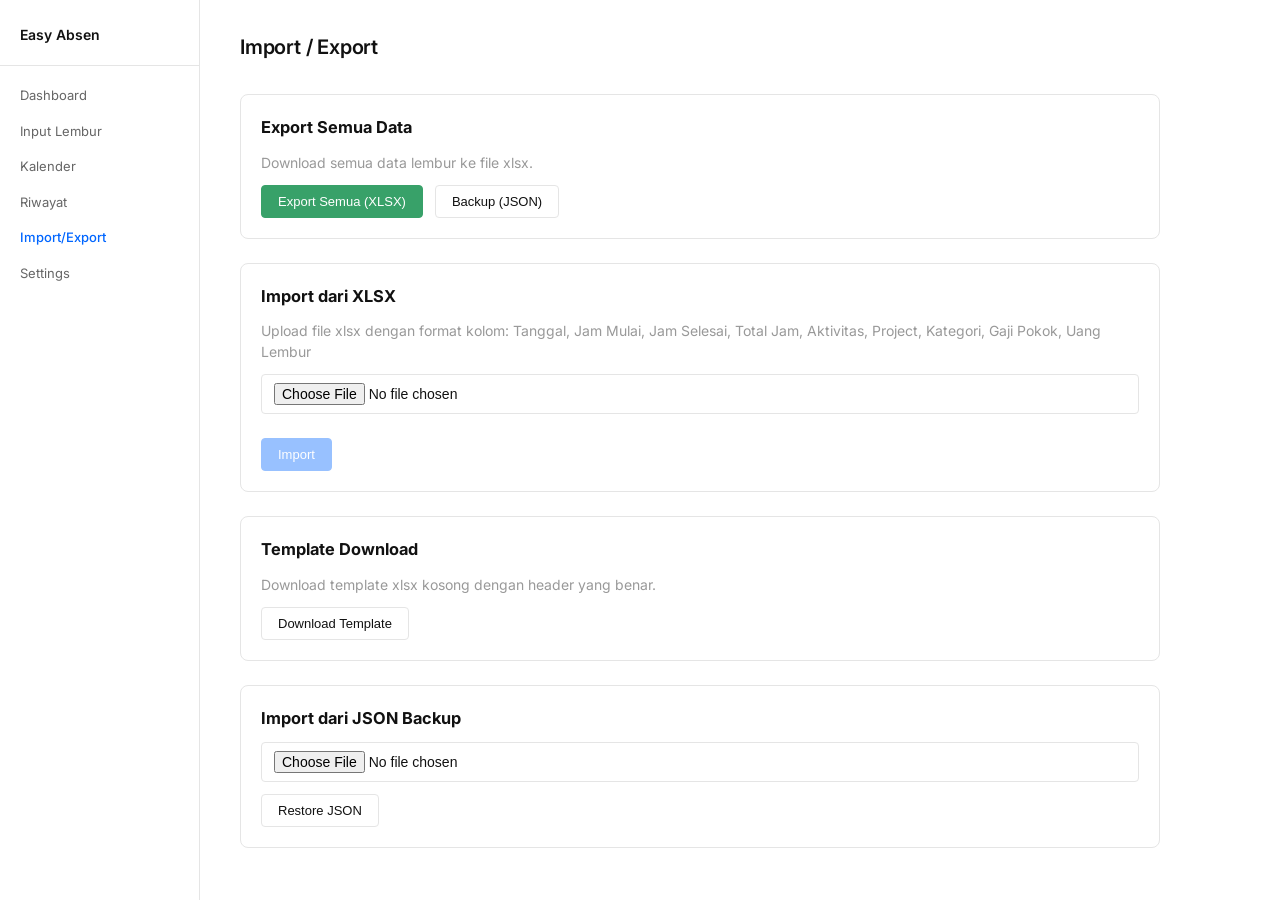
==== import.html @ 68d96be6 "Redesign: true minimalism (Inter, flat, no shadows, clean borders)" ====
<!DOCTYPE html>
<html lang="id">
<head>
  <meta charset="UTF-8">
  <meta name="viewport" content="width=device-width, initial-scale=1.0">
  <title>Easy Absen — Import/Export</title>
  <link rel="preconnect" href="https://fonts.googleapis.com">
  <link rel="preconnect" href="https://fonts.gstatic.com" crossorigin>
  <link href="https://fonts.googleapis.com/css2?family=Inter:wght@400;500;600&display=swap" rel="stylesheet">
  <link rel="stylesheet" href="css/style.css?v=2">
  <script src="libs/xlsx.full.min.js"></script>
</head>
<body>
  <div class="app">
    <aside class="sidebar">
      <div class="sidebar-brand">Easy <span>Absen</span></div>
      <ul class="sidebar-nav">
        <li><a href="index.html">Dashboard</a></li>
        <li><a href="input.html">Input Lembur</a></li>
        <li><a href="kalender.html">Kalender</a></li>
        <li><a href="riwayat.html">Riwayat</a></li>
        <li><a href="import.html">Import/Export</a></li>
        <li><a href="settings.html">Settings</a></li>
      </ul>
    </aside>
    <main class="main">
      <div class="page-header"><h1>Import / Export</h1></div>

      <div class="card" style="margin-bottom:24px;">
        <h3 style="margin-bottom:12px;">Export Semua Data</h3>
        <p style="color:var(--text-muted);margin-bottom:12px;">Download semua data lembur ke file xlsx.</p>
        <button class="btn btn-success" onclick="exportAll()">Export Semua (XLSX)</button>
        <button class="btn btn-outline" style="margin-left:8px;" onclick="exportBackup()">Backup (JSON)</button>
      </div>

      <div class="card" style="margin-bottom:24px;">
        <h3 style="margin-bottom:12px;">Import dari XLSX</h3>
        <p style="color:var(--text-muted);margin-bottom:12px;">Upload file xlsx dengan format kolom: Tanggal, Jam Mulai, Jam Selesai, Total Jam, Aktivitas, Project, Kategori, Gaji Pokok, Uang Lembur</p>
        <input type="file" id="fileInput" accept=".xlsx,.xls" class="form-control" style="margin-bottom:12px;">
        <div id="preview" style="margin-bottom:12px;"></div>
        <button class="btn btn-primary" onclick="doImport()" id="importBtn" disabled>Import</button>
      </div>

      <div class="card">
        <h3 style="margin-bottom:12px;">Template Download</h3>
        <p style="color:var(--text-muted);margin-bottom:12px;">Download template xlsx kosong dengan header yang benar.</p>
        <button class="btn btn-outline" onclick="downloadTemplate()">Download Template</button>
      </div>

      <div class="card" style="margin-top:24px;">
        <h3 style="margin-bottom:12px;">Import dari JSON Backup</h3>
        <input type="file" id="jsonInput" accept=".json" class="form-control" style="margin-bottom:12px;">
        <button class="btn btn-outline" onclick="importJson()">Restore JSON</button>
      </div>
    </main>
  </div>

  <script src="js/app.js"></script>
  <script>
    let parsedImport = null;

    document.getElementById('fileInput').addEventListener('change', (e) => {
      const file = e.target.files[0];
      if (!file) return;
      importFromXlsx(file, (err, data) => {
        if (err) { showToast('Error: ' + err.message, 'error'); return; }
        parsedImport = data;
        // Preview
        const preview = document.getElementById('preview');
        preview.innerHTML = `<p><strong>${data.length} baris</strong> ditemukan. Preview 5 baris pertama:</p>
          <div class="table-container"><table><thead><tr><th>Tanggal</th><th>Jam</th><th>Total</th><th>Kategori</th></tr></thead>
          <tbody>${data.slice(0,5).map(r => `<tr><td>${formatDateDisplay(r.date)}</td><td>${r.startTime}-${r.endTime}</td><td>${r.totalHours}</td><td>${r.category}</td></tr>`).join('')}</tbody></table></div>`;
        document.getElementById('importBtn').disabled = false;
      });
    });

    function doImport() {
      if (!parsedImport) return;
      const existing = getOvertime();
      const existingKeys = new Set(existing.map(o => o.date + '|' + o.startTime));
      let inserted = 0, skipped = 0;

      parsedImport.forEach(row => {
        const key = row.date + '|' + row.startTime;
        if (existingKeys.has(key)) { skipped++; return; }

        const settings = getSettings();
        const pay = row.pay || calcOvertimePay(row.totalHours, row.category, row.baseSalary || settings.baseSalary);

        existing.push({
          id: genId(),
          date: row.date,
          startTime: row.startTime,
          endTime: row.endTime,
          totalHours: row.totalHours,
          activity: row.activity,
          project: row.project,
          category: row.category,
          baseSalary: row.baseSalary || settings.baseSalary,
          pay: pay,
          createdAt: new Date().toISOString()
        });
        existingKeys.add(key);
        inserted++;
      });

      saveOvertime(existing);
      showToast(`Import selesai: ${inserted} inserted, ${skipped} skipped`, 'success');
      parsedImport = null;
      document.getElementById('preview').innerHTML = '';
      document.getElementById('importBtn').disabled = true;
      document.getElementById('fileInput').value = '';
    }

    function exportAll() {
      const data = getOvertime();
      const exportData = prepareExportDataSimple(data);
      exportToXlsx(exportData, 'lembur-all-' + new Date().toISOString().slice(0,10).replace(/-/g,'') + '.xlsx');
      showToast('Exported ' + data.length + ' baris', 'success');
    }

    function exportBackup() {
      const backup = {
        overtime: getOvertime(),
        settings: getSettings(),
        exportedAt: new Date().toISOString()
      };
      const blob = new Blob([JSON.stringify(backup, null, 2)], { type: 'application/json' });
      const url = URL.createObjectURL(blob);
      const a = document.createElement('a');
      a.href = url;
      a.download = 'easy-absen-backup-' + new Date().toISOString().slice(0,10) + '.json';
      a.click();
      URL.revokeObjectURL(url);
      showToast('Backup downloaded', 'success');
    }

    function importJson() {
      const file = document.getElementById('jsonInput').files[0];
      if (!file) { showToast('Pilih file JSON', 'error'); return; }
      const reader = new FileReader();
      reader.onload = (e) => {
        try {
          const backup = JSON.parse(e.target.result);
          if (backup.overtime) saveOvertime(backup.overtime);
          if (backup.settings) saveSettings(backup.settings);
          showToast('Restore berhasil', 'success');
        } catch (err) {
          showToast('Error: ' + err.message, 'error');
        }
      };
      reader.readAsText(file);
    }

    function downloadTemplate() {
      const ws = XLSX.utils.aoa_to_sheet([
        ['Tanggal', 'Jam Mulai', 'Jam Selesai', 'Total Jam', 'Aktivitas', 'Project', 'Kategori', 'Gaji Pokok', 'Uang Lembur'],
        ['20261026', '18:00', '21:00', 3, 'Deploy server production', 'Infra', 'weekday', 5000000, 0]
      ]);
      ws['!cols'] = [{wch:12},{wch:10},{wch:10},{wch:10},{wch:40},{wch:20},{wch:12},{wch:12},{wch:12}];
      const wb = XLSX.utils.book_new();
      XLSX.utils.book_append_sheet(wb, ws, 'Template');
      XLSX.writeFile(wb, 'template-lembur.xlsx');
      showToast('Template downloaded', 'success');
    }
  </script>
</body>
</html>
---- css/style.css ----
@import url('https://fonts.googleapis.com/css2?family=Inter:wght@400;500;600&display=swap');

:root {
  --bg: #ffffff;
  --bg-subtle: #f7f7f7;
  --border: #e5e5e5;
  --border-subtle: #f0f0f0;
  --text: #111111;
  --text-secondary: #666666;
  --text-muted: #999999;
  --accent: #0066ff;
  --danger: #e53e3e;
  --success: #38a169;
  --radius: 8px;
  --radius-sm: 4px;
}

* { margin: 0; padding: 0; box-sizing: border-box; }

body {
  font-family: 'Inter', -apple-system, BlinkMacSystemFont, 'Segoe UI', sans-serif;
  background: var(--bg);
  color: var(--text);
  line-height: 1.5;
  min-height: 100vh;
  -webkit-font-smoothing: antialiased;
  font-size: 14px;
}

.app { display: flex; min-height: 100vh; }

/* Sidebar */
.sidebar {
  width: 200px;
  background: var(--bg);
  border-right: 1px solid var(--border);
  padding: 24px 0;
  flex-shrink: 0;
  position: fixed;
  top: 0; left: 0; bottom: 0;
  overflow-y: auto;
  z-index: 100;
}

.sidebar-brand {
  padding: 0 20px 20px;
  font-size: 14px;
  font-weight: 600;
  color: var(--text);
  border-bottom: 1px solid var(--border);
  margin-bottom: 12px;
}

.sidebar-nav { list-style: none; }

.sidebar-nav li a {
  display: block;
  padding: 8px 20px;
  color: var(--text-secondary);
  text-decoration: none;
  font-size: 13px;
  font-weight: 400;
  transition: color 120ms ease;
}

.sidebar-nav li a:hover {
  color: var(--text);
}

.sidebar-nav li a.active {
  color: var(--accent);
  font-weight: 500;
}

/* Main content */
.main {
  flex: 1;
  margin-left: 200px;
  padding: 32px 40px;
  min-height: 100vh;
  max-width: 1000px;
}

.page-header {
  display: flex;
  justify-content: space-between;
  align-items: center;
  margin-bottom: 32px;
}

.page-header h1 {
  font-size: 20px;
  font-weight: 600;
  color: var(--text);
  letter-spacing: -0.01em;
}

/* Cards */
.card {
  background: var(--bg);
  border: 1px solid var(--border);
  border-radius: var(--radius);
  padding: 20px;
}

.card-grid {
  display: grid;
  grid-template-columns: repeat(4, 1fr);
  gap: 12px;
  margin-bottom: 32px;
}

.stat-card .value {
  font-size: 24px;
  font-weight: 600;
  color: var(--text);
  font-variant-numeric: tabular-nums;
}
.stat-card .label {
  color: var(--text-muted);
  font-size: 12px;
  margin-top: 4px;
  font-weight: 400;
}

/* Forms */
.form-group { margin-bottom: 20px; }
.form-group label {
  display: block;
  font-size: 12px;
  font-weight: 500;
  margin-bottom: 6px;
  color: var(--text-secondary);
  text-transform: uppercase;
  letter-spacing: 0.05em;
}
.form-control {
  width: 100%;
  padding: 8px 12px;
  border: 1px solid var(--border);
  border-radius: var(--radius-sm);
  font-size: 14px;
  background: var(--bg);
  color: var(--text);
  transition: border-color 120ms ease;
}
.form-control:focus {
  outline: none;
  border-color: var(--accent);
}
.form-control option { background: var(--bg); color: var(--text); }
.form-row { display: grid; grid-template-columns: 1fr 1fr; gap: 12px; }

.btn {
  padding: 8px 16px;
  border: 1px solid var(--border);
  border-radius: var(--radius-sm);
  font-size: 13px;
  font-weight: 500;
  cursor: pointer;
  transition: all 120ms ease;
  display: inline-flex;
  align-items: center;
  gap: 6px;
  background: var(--bg);
  color: var(--text);
}
.btn:hover { background: var(--bg-subtle); }
.btn:active { opacity: 0.8; }
.btn:focus-visible { outline: 2px solid var(--accent); outline-offset: 2px; }
.btn:disabled { opacity: 0.4; cursor: not-allowed; pointer-events: none; }

.btn-primary {
  background: var(--accent);
  color: #fff;
  border-color: var(--accent);
}
.btn-primary:hover { background: #0052cc; border-color: #0052cc; }
.btn-success { background: var(--success); color: #fff; border-color: var(--success); }
.btn-danger { background: var(--danger); color: #fff; border-color: var(--danger); }
.btn-outline { background: var(--bg); }
.btn-sm { padding: 5px 10px; font-size: 12px; }

/* Tables */
.table-container { overflow-x: auto; }
table { width: 100%; border-collapse: collapse; font-size: 13px; }
th, td { padding: 10px 12px; text-align: left; border-bottom: 1px solid var(--border-subtle); }
th {
  font-weight: 500;
  color: var(--text-muted);
  font-size: 11px;
  text-transform: uppercase;
  letter-spacing: 0.05em;
  border-bottom: 1px solid var(--border);
}
tr:hover { background: var(--bg-subtle); }
td { font-variant-numeric: tabular-nums; }

.badge {
  display: inline-block;
  padding: 2px 8px;
  border-radius: var(--radius-sm);
  font-size: 11px;
  font-weight: 500;
}
.badge-weekday { background: #eff6ff; color: var(--accent); }
.badge-weekend { background: #fffbeb; color: #b45309; }
.badge-holiday { background: #fef2f2; color: var(--danger); }

.filter-bar {
  display: flex;
  gap: 8px;
  margin-bottom: 20px;
  flex-wrap: wrap;
  align-items: center;
}
.filter-bar .form-control { width: auto; min-width: 120px; }

.chart-bar { display: flex; align-items: center; margin-bottom: 4px; }
.chart-bar .label { width: 80px; font-size: 12px; color: var(--text-secondary); }
.chart-bar .bar-bg { flex: 1; height: 4px; background: var(--border-subtle); border-radius: 2px; overflow: hidden; }
.chart-bar .bar-fill { height: 100%; background: var(--accent); border-radius: 2px; transition: width 200ms ease; }
.chart-bar .value { width: 40px; text-align: right; font-size: 12px; font-weight: 500; font-variant-numeric: tabular-nums; color: var(--text-secondary); }

.toast {
  position: fixed;
  bottom: 20px;
  right: 20px;
  padding: 10px 16px;
  border-radius: var(--radius-sm);
  color: #fff;
  font-size: 13px;
  z-index: 1000;
  animation: slideIn 120ms ease;
  box-shadow: 0 2px 8px rgba(0,0,0,0.1);
}
.toast.success { background: var(--success); }
.toast.error { background: var(--danger); }
.toast.info { background: var(--accent); }
.toast.warning { background: #b45309; }

@keyframes slideIn { from { transform: translateY(8px); opacity: 0; } to { transform: translateY(0); opacity: 1; } }

@media (max-width: 768px) {
  .sidebar { width: 60px; }
  .sidebar-brand { font-size: 10px; padding: 0 8px 12px; }
  .sidebar-nav li a { padding: 10px 8px; font-size: 10px; text-align: center; }
  .main { margin-left: 60px; padding: 16px; }
  .form-row { grid-template-columns: 1fr; }
  .card-grid { grid-template-columns: 1fr 1fr; }
}

.empty-state { text-align: center; padding: 32px; color: var(--text-muted); font-size: 13px; }

.modal-overlay {
  position: fixed; top: 0; left: 0; right: 0; bottom: 0;
  background: rgba(0,0,0,0.3);
  display: flex; align-items: center; justify-content: center;
  z-index: 200;
}
.modal {
  background: var(--bg);
  border: 1px solid var(--border);
  border-radius: var(--radius);
  padding: 24px;
  width: 90%;
  max-width: 440px;
  max-height: 90vh;
  overflow-y: auto;
  color: var(--text);
}
.modal h2 { margin-bottom: 16px; font-size: 16px; font-weight: 600; color: var(--text); }
.modal label { color: var(--text-secondary); }
.modal .form-control { background: var(--bg); color: var(--text); border-color: var(--border); }
.modal .form-control:focus { border-color: var(--accent); }
.modal .form-control option { background: var(--bg); color: var(--text); }
.modal-actions { display: flex; gap: 8px; justify-content: flex-end; margin-top: 16px; }

/* Calendar */
.cal-toolbar { display: flex; justify-content: space-between; align-items: center; margin-bottom: 16px; flex-wrap: wrap; gap: 12px; }
.cal-view-btns { display: flex; gap: 4px; }
.cal-view-btns .btn.active { background: var(--accent); color: #fff; border-color: var(--accent); }
.cal-grid { display: grid; grid-template-columns: repeat(7, 1fr); gap: 0; border: 1px solid var(--border); border-radius: var(--radius-sm); overflow: hidden; }
.cal-day-name { text-align: center; font-size: 11px; font-weight: 500; color: var(--text-muted); padding: 8px 4px; background: var(--bg-subtle); text-transform: uppercase; letter-spacing: 0.05em; border-bottom: 1px solid var(--border); }
.cal-day {
  min-height: 80px; padding: 4px; background: var(--bg); font-size: 12px;
  cursor: pointer; transition: background-color 120ms ease; position: relative;
  display: flex; flex-direction: column;
  border-right: 1px solid var(--border-subtle);
  border-bottom: 1px solid var(--border-subtle);
}
.cal-day:hover { background: var(--bg-subtle); }
.cal-day.other-month { background: var(--bg-subtle); opacity: 0.4; }
.cal-day.today { background: #eff6ff; }
.cal-day.today .day-num { color: var(--accent); font-weight: 600; }
.day-num { font-weight: 500; font-size: 12px; margin-bottom: 2px; text-align: right; }
.cal-event {
  font-size: 10px; padding: 1px 4px; border-radius: 2px; margin-bottom: 2px;
  white-space: nowrap; overflow: hidden; text-overflow: ellipsis; cursor: pointer;
  font-weight: 400; line-height: 1.3;
}
.cal-event.cat-weekday { background: #eff6ff; color: var(--accent); }
.cal-event.cat-weekend { background: #fffbeb; color: #b45309; }
.cal-event.cat-holiday { background: #fef2f2; color: var(--danger); }
.cal-more { font-size: 10px; color: var(--text-muted); padding: 1px 4px; cursor: pointer; }
.cal-more:hover { color: var(--text); }

.week-grid { display: grid; grid-template-columns: 50px repeat(7, 1fr); gap: 0; border: 1px solid var(--border); border-radius: var(--radius-sm); overflow: hidden; }
.week-header { background: var(--bg-subtle); padding: 8px 4px; text-align: center; border-bottom: 1px solid var(--border); border-right: 1px solid var(--border-subtle); }
.week-header .day-name { font-size: 10px; color: var(--text-muted); text-transform: uppercase; font-weight: 500; }
.week-header .day-num { font-size: 14px; font-weight: 500; margin-top: 2px; }
.week-header.today { background: #eff6ff; }
.week-header.today .day-num { color: var(--accent); }
.week-time { font-size: 10px; color: var(--text-muted); text-align: right; padding: 4px 8px; border-right: 1px solid var(--border-subtle); border-bottom: 1px solid var(--border-subtle); background: var(--bg-subtle); }
.week-cell { min-height: 40px; border-right: 1px solid var(--border-subtle); border-bottom: 1px solid var(--border-subtle); padding: 2px; position: relative; background: var(--bg); }
.week-cell.today { background: #eff6ff; }
.week-event { font-size: 10px; padding: 1px 4px; border-radius: 2px; margin-bottom: 2px; cursor: pointer; font-weight: 400; }

.day-panel { margin-top: 20px; }
.day-panel-header { display: flex; justify-content: space-between; align-items: center; margin-bottom: 12px; }
.day-panel-header h3 { font-size: 14px; font-weight: 600; }
.day-event-card { padding: 12px; border: 1px solid var(--border); border-radius: var(--radius-sm); margin-bottom: 8px; background: var(--bg); }
.day-event-card .event-time { font-size: 12px; color: var(--accent); font-weight: 500; font-variant-numeric: tabular-nums; margin-bottom: 4px; }
.day-event-card .event-title { font-size: 13px; font-weight: 500; margin-bottom: 4px; }
.day-event-card .event-meta { font-size: 11px; color: var(--text-muted); }
.day-event-card .event-pay { font-size: 12px; color: var(--success); font-weight: 500; margin-top: 4px; font-variant-numeric: tabular-nums; }

.cal-stats { display: flex; gap: 16px; margin-bottom: 16px; flex-wrap: wrap; }
.cal-stat { font-size: 12px; color: var(--text-secondary); }
.cal-stat strong { color: var(--text); font-variant-numeric: tabular-nums; font-weight: 600; }
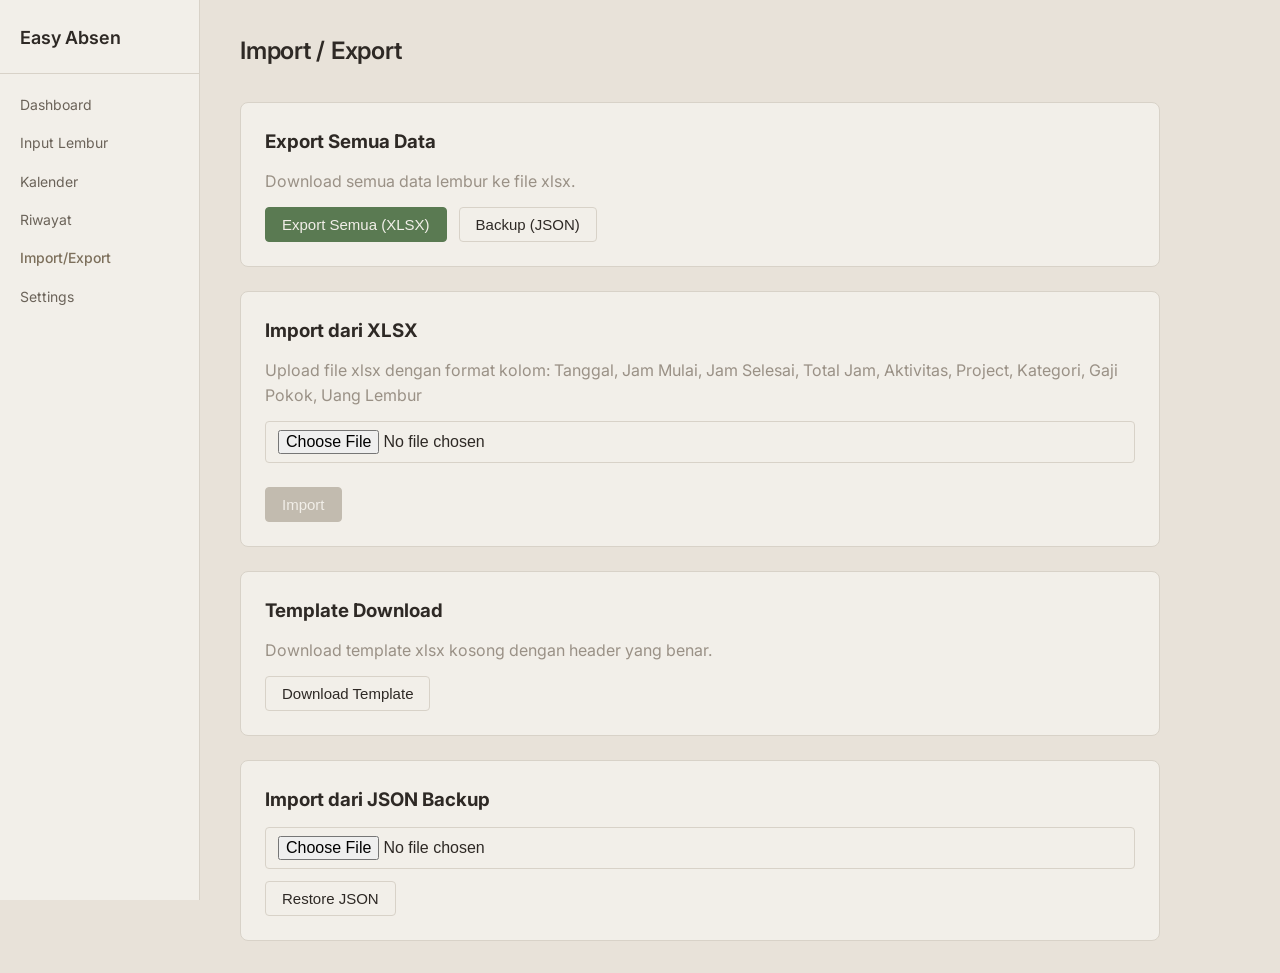
==== commit 8e1a9d6e: "Fix: unify cache version to v=15" ====
--- a/import.html
+++ b/import.html
@@ -7,7 +7,7 @@
   <link rel="preconnect" href="https://fonts.googleapis.com">
   <link rel="preconnect" href="https://fonts.gstatic.com" crossorigin>
   <link href="https://fonts.googleapis.com/css2?family=Inter:wght@400;500;600&display=swap" rel="stylesheet">
-  <link rel="stylesheet" href="css/style.css?v=2">
+  <link rel="stylesheet" href="css/style.css?v=15">
   <script src="libs/xlsx.full.min.js"></script>
 </head>
 <body>
--- a/css/style.css
+++ b/css/style.css
@@ -1,16 +1,18 @@
 @import url('https://fonts.googleapis.com/css2?family=Inter:wght@400;500;600&display=swap');
 
 :root {
-  --bg: #ffffff;
-  --bg-subtle: #f7f7f7;
-  --border: #e5e5e5;
-  --border-subtle: #f0f0f0;
-  --text: #111111;
-  --text-secondary: #666666;
-  --text-muted: #999999;
-  --accent: #0066ff;
-  --danger: #e53e3e;
-  --success: #38a169;
+  --bg: #e8e2d9;
+  --bg-subtle: #ddd6cc;
+  --bg-card: #f2efe9;
+  --border: #d8d2c8;
+  --border-subtle: #e4dfd6;
+  --text: #2e2925;
+  --text-secondary: #6b6359;
+  --text-muted: #9a9186;
+  --accent: #7c6f5b;
+  --accent-hover: #6a5f4d;
+  --danger: #b85c4a;
+  --success: #5a7a52;
   --radius: 8px;
   --radius-sm: 4px;
 }
@@ -21,10 +23,10 @@
   font-family: 'Inter', -apple-system, BlinkMacSystemFont, 'Segoe UI', sans-serif;
   background: var(--bg);
   color: var(--text);
-  line-height: 1.5;
+  line-height: 1.6;
   min-height: 100vh;
   -webkit-font-smoothing: antialiased;
-  font-size: 14px;
+  font-size: 16px;
 }
 
 .app { display: flex; min-height: 100vh; }
@@ -32,7 +34,7 @@
 /* Sidebar */
 .sidebar {
   width: 200px;
-  background: var(--bg);
+  background: var(--bg-card);
   border-right: 1px solid var(--border);
   padding: 24px 0;
   flex-shrink: 0;
@@ -44,7 +46,7 @@
 
 .sidebar-brand {
   padding: 0 20px 20px;
-  font-size: 14px;
+  font-size: 18px;
   font-weight: 600;
   color: var(--text);
   border-bottom: 1px solid var(--border);
@@ -58,7 +60,7 @@
   padding: 8px 20px;
   color: var(--text-secondary);
   text-decoration: none;
-  font-size: 13px;
+  font-size: 14px;
   font-weight: 400;
   transition: color 120ms ease;
 }
@@ -89,7 +91,7 @@
 }
 
 .page-header h1 {
-  font-size: 20px;
+  font-size: 24px;
   font-weight: 600;
   color: var(--text);
   letter-spacing: -0.01em;
@@ -97,10 +99,10 @@
 
 /* Cards */
 .card {
-  background: var(--bg);
+  background: var(--bg-card);
   border: 1px solid var(--border);
   border-radius: var(--radius);
-  padding: 20px;
+  padding: 24px;
 }
 
 .card-grid {
@@ -111,14 +113,14 @@
 }
 
 .stat-card .value {
-  font-size: 24px;
+  font-size: 28px;
   font-weight: 600;
   color: var(--text);
   font-variant-numeric: tabular-nums;
 }
 .stat-card .label {
   color: var(--text-muted);
-  font-size: 12px;
+  font-size: 14px;
   margin-top: 4px;
   font-weight: 400;
 }
@@ -127,7 +129,7 @@
 .form-group { margin-bottom: 20px; }
 .form-group label {
   display: block;
-  font-size: 12px;
+  font-size: 13px;
   font-weight: 500;
   margin-bottom: 6px;
   color: var(--text-secondary);
@@ -139,8 +141,8 @@
   padding: 8px 12px;
   border: 1px solid var(--border);
   border-radius: var(--radius-sm);
-  font-size: 14px;
-  background: var(--bg);
+  font-size: 16px;
+  background: var(--bg-card);
   color: var(--text);
   transition: border-color 120ms ease;
 }
@@ -148,21 +150,21 @@
   outline: none;
   border-color: var(--accent);
 }
-.form-control option { background: var(--bg); color: var(--text); }
+.form-control option { background: var(--bg-card); color: var(--text); }
 .form-row { display: grid; grid-template-columns: 1fr 1fr; gap: 12px; }
 
 .btn {
   padding: 8px 16px;
   border: 1px solid var(--border);
   border-radius: var(--radius-sm);
-  font-size: 13px;
+  font-size: 15px;
   font-weight: 500;
   cursor: pointer;
   transition: all 120ms ease;
   display: inline-flex;
   align-items: center;
   gap: 6px;
-  background: var(--bg);
+  background: var(--bg-card);
   color: var(--text);
 }
 .btn:hover { background: var(--bg-subtle); }
@@ -172,23 +174,23 @@
 
 .btn-primary {
   background: var(--accent);
-  color: #fff;
+  color: #f2efe9;
   border-color: var(--accent);
 }
-.btn-primary:hover { background: #0052cc; border-color: #0052cc; }
-.btn-success { background: var(--success); color: #fff; border-color: var(--success); }
-.btn-danger { background: var(--danger); color: #fff; border-color: var(--danger); }
-.btn-outline { background: var(--bg); }
-.btn-sm { padding: 5px 10px; font-size: 12px; }
+.btn-primary:hover { background: var(--accent-hover); border-color: var(--accent-hover); }
+.btn-success { background: var(--success); color: #f2efe9; border-color: var(--success); }
+.btn-danger { background: var(--danger); color: #f2efe9; border-color: var(--danger); }
+.btn-outline { background: var(--bg-card); }
+.btn-sm { padding: 5px 10px; font-size: 13px; }
 
 /* Tables */
 .table-container { overflow-x: auto; }
-table { width: 100%; border-collapse: collapse; font-size: 13px; }
+table { width: 100%; border-collapse: collapse; font-size: 15px; }
 th, td { padding: 10px 12px; text-align: left; border-bottom: 1px solid var(--border-subtle); }
 th {
   font-weight: 500;
   color: var(--text-muted);
-  font-size: 11px;
+  font-size: 12px;
   text-transform: uppercase;
   letter-spacing: 0.05em;
   border-bottom: 1px solid var(--border);
@@ -200,12 +202,12 @@
   display: inline-block;
   padding: 2px 8px;
   border-radius: var(--radius-sm);
-  font-size: 11px;
-  font-weight: 500;
-}
-.badge-weekday { background: #eff6ff; color: var(--accent); }
-.badge-weekend { background: #fffbeb; color: #b45309; }
-.badge-holiday { background: #fef2f2; color: var(--danger); }
+  font-size: 12px;
+  font-weight: 500;
+}
+.badge-weekday { background: #e8e3db; color: var(--accent); }
+.badge-weekend { background: #e8e3db; color: #8a6d3b; }
+.badge-holiday { background: #e8e3db; color: var(--danger); }
 
 .filter-bar {
   display: flex;
@@ -217,10 +219,10 @@
 .filter-bar .form-control { width: auto; min-width: 120px; }
 
 .chart-bar { display: flex; align-items: center; margin-bottom: 4px; }
-.chart-bar .label { width: 80px; font-size: 12px; color: var(--text-secondary); }
+.chart-bar .label { width: 80px; font-size: 13px; color: var(--text-secondary); }
 .chart-bar .bar-bg { flex: 1; height: 4px; background: var(--border-subtle); border-radius: 2px; overflow: hidden; }
 .chart-bar .bar-fill { height: 100%; background: var(--accent); border-radius: 2px; transition: width 200ms ease; }
-.chart-bar .value { width: 40px; text-align: right; font-size: 12px; font-weight: 500; font-variant-numeric: tabular-nums; color: var(--text-secondary); }
+.chart-bar .value { width: 40px; text-align: right; font-size: 13px; font-weight: 500; font-variant-numeric: tabular-nums; color: var(--text-secondary); }
 
 .toast {
   position: fixed;
@@ -228,8 +230,8 @@
   right: 20px;
   padding: 10px 16px;
   border-radius: var(--radius-sm);
-  color: #fff;
-  font-size: 13px;
+  color: #f2efe9;
+  font-size: 15px;
   z-index: 1000;
   animation: slideIn 120ms ease;
   box-shadow: 0 2px 8px rgba(0,0,0,0.1);
@@ -237,7 +239,7 @@
 .toast.success { background: var(--success); }
 .toast.error { background: var(--danger); }
 .toast.info { background: var(--accent); }
-.toast.warning { background: #b45309; }
+.toast.warning { background: #8a6d3b; }
 
 @keyframes slideIn { from { transform: translateY(8px); opacity: 0; } to { transform: translateY(0); opacity: 1; } }
 
@@ -250,7 +252,7 @@
   .card-grid { grid-template-columns: 1fr 1fr; }
 }
 
-.empty-state { text-align: center; padding: 32px; color: var(--text-muted); font-size: 13px; }
+.empty-state { text-align: center; padding: 32px; color: var(--text-muted); font-size: 15px; }
 
 .modal-overlay {
   position: fixed; top: 0; left: 0; right: 0; bottom: 0;
@@ -259,7 +261,7 @@
   z-index: 200;
 }
 .modal {
-  background: var(--bg);
+  background: var(--bg-card);
   border: 1px solid var(--border);
   border-radius: var(--radius);
   padding: 24px;
@@ -269,21 +271,21 @@
   overflow-y: auto;
   color: var(--text);
 }
-.modal h2 { margin-bottom: 16px; font-size: 16px; font-weight: 600; color: var(--text); }
+.modal h2 { margin-bottom: 16px; font-size: 18px; font-weight: 600; color: var(--text); }
 .modal label { color: var(--text-secondary); }
-.modal .form-control { background: var(--bg); color: var(--text); border-color: var(--border); }
+.modal .form-control { background: var(--bg-card); color: var(--text); border-color: var(--border); }
 .modal .form-control:focus { border-color: var(--accent); }
-.modal .form-control option { background: var(--bg); color: var(--text); }
+.modal .form-control option { background: var(--bg-card); color: var(--text); }
 .modal-actions { display: flex; gap: 8px; justify-content: flex-end; margin-top: 16px; }
 
 /* Calendar */
 .cal-toolbar { display: flex; justify-content: space-between; align-items: center; margin-bottom: 16px; flex-wrap: wrap; gap: 12px; }
 .cal-view-btns { display: flex; gap: 4px; }
-.cal-view-btns .btn.active { background: var(--accent); color: #fff; border-color: var(--accent); }
+.cal-view-btns .btn.active { background: var(--accent); color: #f2efe9; border-color: var(--accent); }
 .cal-grid { display: grid; grid-template-columns: repeat(7, 1fr); gap: 0; border: 1px solid var(--border); border-radius: var(--radius-sm); overflow: hidden; }
-.cal-day-name { text-align: center; font-size: 11px; font-weight: 500; color: var(--text-muted); padding: 8px 4px; background: var(--bg-subtle); text-transform: uppercase; letter-spacing: 0.05em; border-bottom: 1px solid var(--border); }
+.cal-day-name { text-align: center; font-size: 12px; font-weight: 500; color: var(--text-muted); padding: 8px 4px; background: var(--bg-subtle); text-transform: uppercase; letter-spacing: 0.05em; border-bottom: 1px solid var(--border); }
 .cal-day {
-  min-height: 80px; padding: 4px; background: var(--bg); font-size: 12px;
+  min-height: 80px; padding: 4px; background: var(--bg-card); font-size: 14px;
   cursor: pointer; transition: background-color 120ms ease; position: relative;
   display: flex; flex-direction: column;
   border-right: 1px solid var(--border-subtle);
@@ -291,40 +293,40 @@
 }
 .cal-day:hover { background: var(--bg-subtle); }
 .cal-day.other-month { background: var(--bg-subtle); opacity: 0.4; }
-.cal-day.today { background: #eff6ff; }
+.cal-day.today { background: #e8e3db; }
 .cal-day.today .day-num { color: var(--accent); font-weight: 600; }
-.day-num { font-weight: 500; font-size: 12px; margin-bottom: 2px; text-align: right; }
+.day-num { font-weight: 500; font-size: 14px; margin-bottom: 2px; text-align: right; }
 .cal-event {
-  font-size: 10px; padding: 1px 4px; border-radius: 2px; margin-bottom: 2px;
+  font-size: 11px; padding: 1px 4px; border-radius: 2px; margin-bottom: 2px;
   white-space: nowrap; overflow: hidden; text-overflow: ellipsis; cursor: pointer;
   font-weight: 400; line-height: 1.3;
 }
-.cal-event.cat-weekday { background: #eff6ff; color: var(--accent); }
-.cal-event.cat-weekend { background: #fffbeb; color: #b45309; }
-.cal-event.cat-holiday { background: #fef2f2; color: var(--danger); }
-.cal-more { font-size: 10px; color: var(--text-muted); padding: 1px 4px; cursor: pointer; }
+.cal-event.cat-weekday { background: var(--bg-subtle); color: var(--accent); }
+.cal-event.cat-weekend { background: var(--bg-subtle); color: #8a6d3b; }
+.cal-event.cat-holiday { background: var(--bg-subtle); color: var(--danger); }
+.cal-more { font-size: 11px; color: var(--text-muted); padding: 1px 4px; cursor: pointer; }
 .cal-more:hover { color: var(--text); }
 
 .week-grid { display: grid; grid-template-columns: 50px repeat(7, 1fr); gap: 0; border: 1px solid var(--border); border-radius: var(--radius-sm); overflow: hidden; }
 .week-header { background: var(--bg-subtle); padding: 8px 4px; text-align: center; border-bottom: 1px solid var(--border); border-right: 1px solid var(--border-subtle); }
-.week-header .day-name { font-size: 10px; color: var(--text-muted); text-transform: uppercase; font-weight: 500; }
-.week-header .day-num { font-size: 14px; font-weight: 500; margin-top: 2px; }
-.week-header.today { background: #eff6ff; }
+.week-header .day-name { font-size: 11px; color: var(--text-muted); text-transform: uppercase; font-weight: 500; }
+.week-header .day-num { font-size: 16px; font-weight: 500; margin-top: 2px; }
+.week-header.today { background: #e8e3db; }
 .week-header.today .day-num { color: var(--accent); }
-.week-time { font-size: 10px; color: var(--text-muted); text-align: right; padding: 4px 8px; border-right: 1px solid var(--border-subtle); border-bottom: 1px solid var(--border-subtle); background: var(--bg-subtle); }
-.week-cell { min-height: 40px; border-right: 1px solid var(--border-subtle); border-bottom: 1px solid var(--border-subtle); padding: 2px; position: relative; background: var(--bg); }
-.week-cell.today { background: #eff6ff; }
-.week-event { font-size: 10px; padding: 1px 4px; border-radius: 2px; margin-bottom: 2px; cursor: pointer; font-weight: 400; }
+.week-time { font-size: 11px; color: var(--text-muted); text-align: right; padding: 4px 8px; border-right: 1px solid var(--border-subtle); border-bottom: 1px solid var(--border-subtle); background: var(--bg-subtle); }
+.week-cell { min-height: 40px; border-right: 1px solid var(--border-subtle); border-bottom: 1px solid var(--border-subtle); padding: 2px; position: relative; background: var(--bg-card); }
+.week-cell.today { background: #e8e3db; }
+.week-event { font-size: 11px; padding: 1px 4px; border-radius: 2px; margin-bottom: 2px; cursor: pointer; font-weight: 400; }
 
 .day-panel { margin-top: 20px; }
 .day-panel-header { display: flex; justify-content: space-between; align-items: center; margin-bottom: 12px; }
-.day-panel-header h3 { font-size: 14px; font-weight: 600; }
-.day-event-card { padding: 12px; border: 1px solid var(--border); border-radius: var(--radius-sm); margin-bottom: 8px; background: var(--bg); }
-.day-event-card .event-time { font-size: 12px; color: var(--accent); font-weight: 500; font-variant-numeric: tabular-nums; margin-bottom: 4px; }
-.day-event-card .event-title { font-size: 13px; font-weight: 500; margin-bottom: 4px; }
-.day-event-card .event-meta { font-size: 11px; color: var(--text-muted); }
-.day-event-card .event-pay { font-size: 12px; color: var(--success); font-weight: 500; margin-top: 4px; font-variant-numeric: tabular-nums; }
+.day-panel-header h3 { font-size: 16px; font-weight: 600; }
+.day-event-card { padding: 12px; border: 1px solid var(--border); border-radius: var(--radius-sm); margin-bottom: 8px; background: var(--bg-card); }
+.day-event-card .event-time { font-size: 13px; color: var(--accent); font-weight: 500; font-variant-numeric: tabular-nums; margin-bottom: 4px; }
+.day-event-card .event-title { font-size: 15px; font-weight: 500; margin-bottom: 4px; }
+.day-event-card .event-meta { font-size: 12px; color: var(--text-muted); }
+.day-event-card .event-pay { font-size: 13px; color: var(--success); font-weight: 500; margin-top: 4px; font-variant-numeric: tabular-nums; }
 
 .cal-stats { display: flex; gap: 16px; margin-bottom: 16px; flex-wrap: wrap; }
-.cal-stat { font-size: 12px; color: var(--text-secondary); }
+.cal-stat { font-size: 13px; color: var(--text-secondary); }
 .cal-stat strong { color: var(--text); font-variant-numeric: tabular-nums; font-weight: 600; }
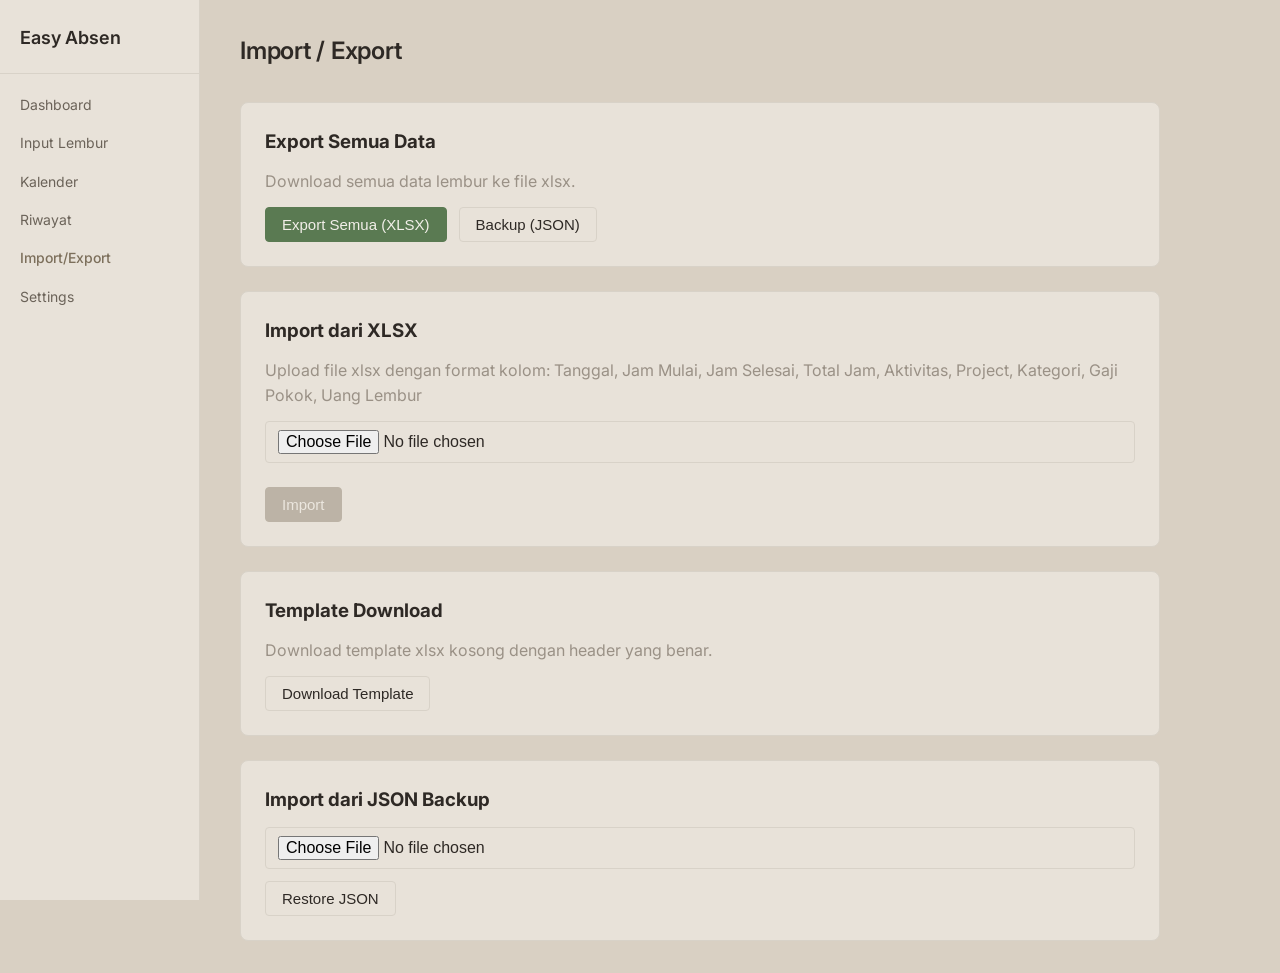
==== commit 0f8e2605: "Adjust: darker warm bg, lighter warm cards, no white" ====
--- a/import.html
+++ b/import.html
@@ -7,7 +7,7 @@
   <link rel="preconnect" href="https://fonts.googleapis.com">
   <link rel="preconnect" href="https://fonts.gstatic.com" crossorigin>
   <link href="https://fonts.googleapis.com/css2?family=Inter:wght@400;500;600&display=swap" rel="stylesheet">
-  <link rel="stylesheet" href="css/style.css?v=15">
+  <link rel="stylesheet" href="css/style.css?v=16">
   <script src="libs/xlsx.full.min.js"></script>
 </head>
 <body>
--- a/css/style.css
+++ b/css/style.css
@@ -1,9 +1,9 @@
 @import url('https://fonts.googleapis.com/css2?family=Inter:wght@400;500;600&display=swap');
 
 :root {
-  --bg: #e8e2d9;
-  --bg-subtle: #ddd6cc;
-  --bg-card: #f2efe9;
+  --bg: #d9d0c3;
+  --bg-subtle: #d0c8bc;
+  --bg-card: #e8e2d9;
   --border: #d8d2c8;
   --border-subtle: #e4dfd6;
   --text: #2e2925;
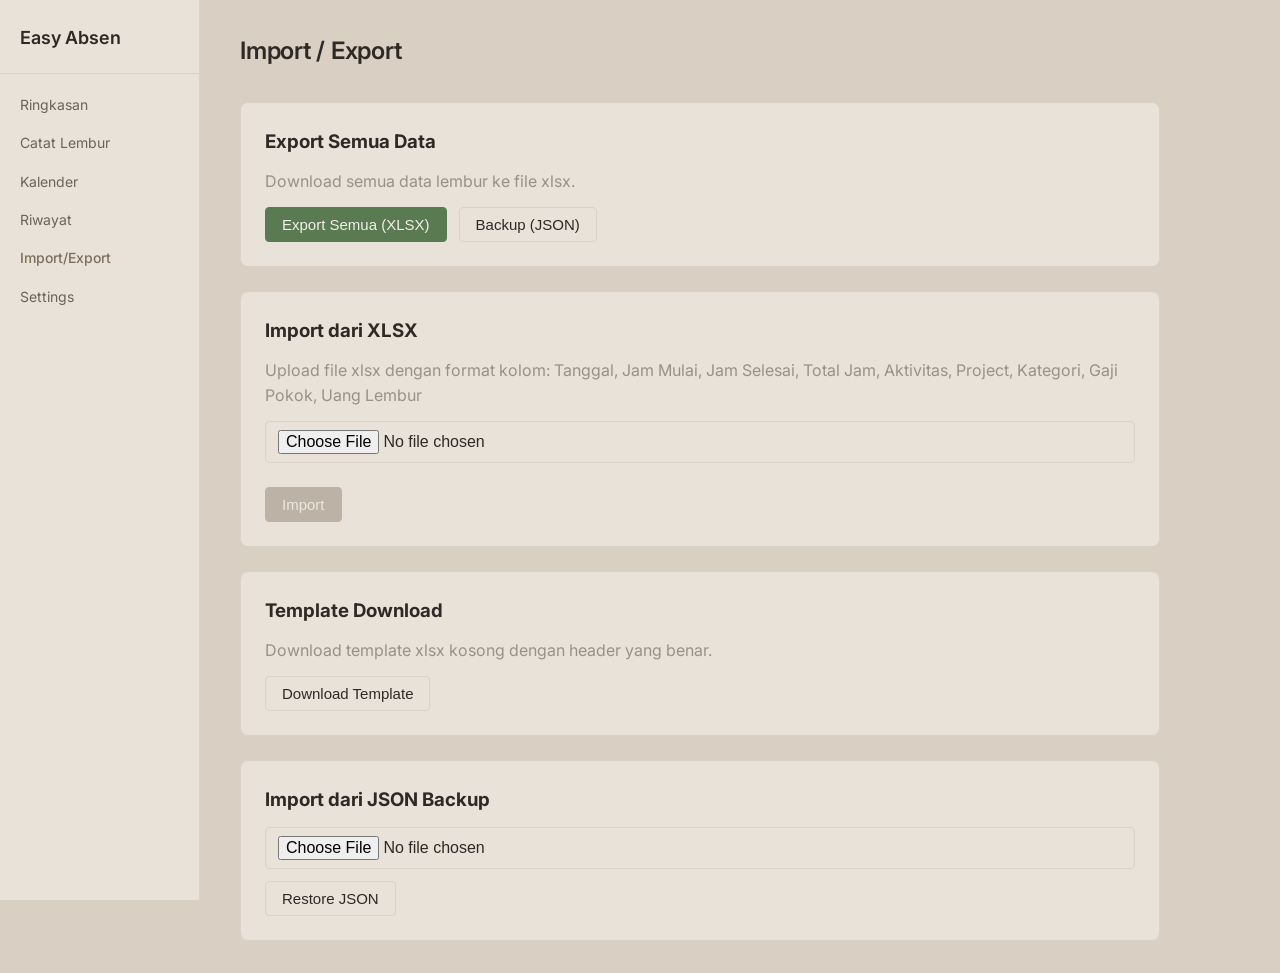
==== commit 732c5769: "Fix: remove inline old CSS from kalender, update sidebar labels, responsive mobile" ====
--- a/import.html
+++ b/import.html
@@ -7,7 +7,7 @@
   <link rel="preconnect" href="https://fonts.googleapis.com">
   <link rel="preconnect" href="https://fonts.gstatic.com" crossorigin>
   <link href="https://fonts.googleapis.com/css2?family=Inter:wght@400;500;600&display=swap" rel="stylesheet">
-  <link rel="stylesheet" href="css/style.css?v=16">
+  <link rel="stylesheet" href="css/style.css?v=17">
   <script src="libs/xlsx.full.min.js"></script>
 </head>
 <body>
@@ -15,8 +15,8 @@
     <aside class="sidebar">
       <div class="sidebar-brand">Easy <span>Absen</span></div>
       <ul class="sidebar-nav">
-        <li><a href="index.html">Dashboard</a></li>
-        <li><a href="input.html">Input Lembur</a></li>
+        <li><a href="index.html">Ringkasan</a></li>
+        <li><a href="input.html">Catat Lembur</a></li>
         <li><a href="kalender.html">Kalender</a></li>
         <li><a href="riwayat.html">Riwayat</a></li>
         <li><a href="import.html">Import/Export</a></li>
--- a/css/style.css
+++ b/css/style.css
@@ -247,9 +247,42 @@
   .sidebar { width: 60px; }
   .sidebar-brand { font-size: 10px; padding: 0 8px 12px; }
   .sidebar-nav li a { padding: 10px 8px; font-size: 10px; text-align: center; }
-  .main { margin-left: 60px; padding: 16px; }
+  .main { margin-left: 60px; padding: 16px; max-width: 100%; }
   .form-row { grid-template-columns: 1fr; }
   .card-grid { grid-template-columns: 1fr 1fr; }
+  .page-header { flex-direction: column; align-items: flex-start; gap: 8px; }
+  .page-header h1 { font-size: 20px; }
+  .filter-bar { flex-direction: column; }
+  .filter-bar .form-control { width: 100%; min-width: 0; }
+  table { font-size: 13px; }
+  th, td { padding: 8px 6px; }
+  .cal-toolbar { flex-direction: column; align-items: flex-start; }
+  .cal-view-btns { width: 100%; }
+  .cal-view-btns .btn { flex: 1; }
+  .modal { width: 95%; padding: 16px; }
+}
+
+@media (max-width: 480px) {
+  .sidebar { width: 50px; }
+  .sidebar-brand { font-size: 8px; padding: 0 4px 8px; }
+  .sidebar-nav li a { padding: 8px 4px; font-size: 8px; }
+  .main { margin-left: 50px; padding: 12px; }
+  .card-grid { grid-template-columns: 1fr; }
+  .card { padding: 16px; }
+  .stat-card .value { font-size: 22px; }
+  .stat-card .label { font-size: 12px; }
+  .page-header h1 { font-size: 18px; }
+  .btn { font-size: 13px; padding: 6px 12px; }
+  th, td { padding: 6px 4px; font-size: 12px; }
+  .cal-day { min-height: 45px; padding: 2px; }
+  .cal-day-name { font-size: 0.6rem; padding: 4px 2px; }
+  .cal-event { font-size: 0.55rem; }
+  .day-num { font-size: 0.7rem; }
+  .week-grid { grid-template-columns: 35px repeat(7, 1fr); }
+  .week-time { font-size: 0.6rem; padding: 2px 4px; }
+  .week-cell { min-height: 25px; }
+  .week-header .day-num { font-size: 12px; }
+  .modal { width: 98%; max-height: 95vh; }
 }
 
 .empty-state { text-align: center; padding: 32px; color: var(--text-muted); font-size: 15px; }
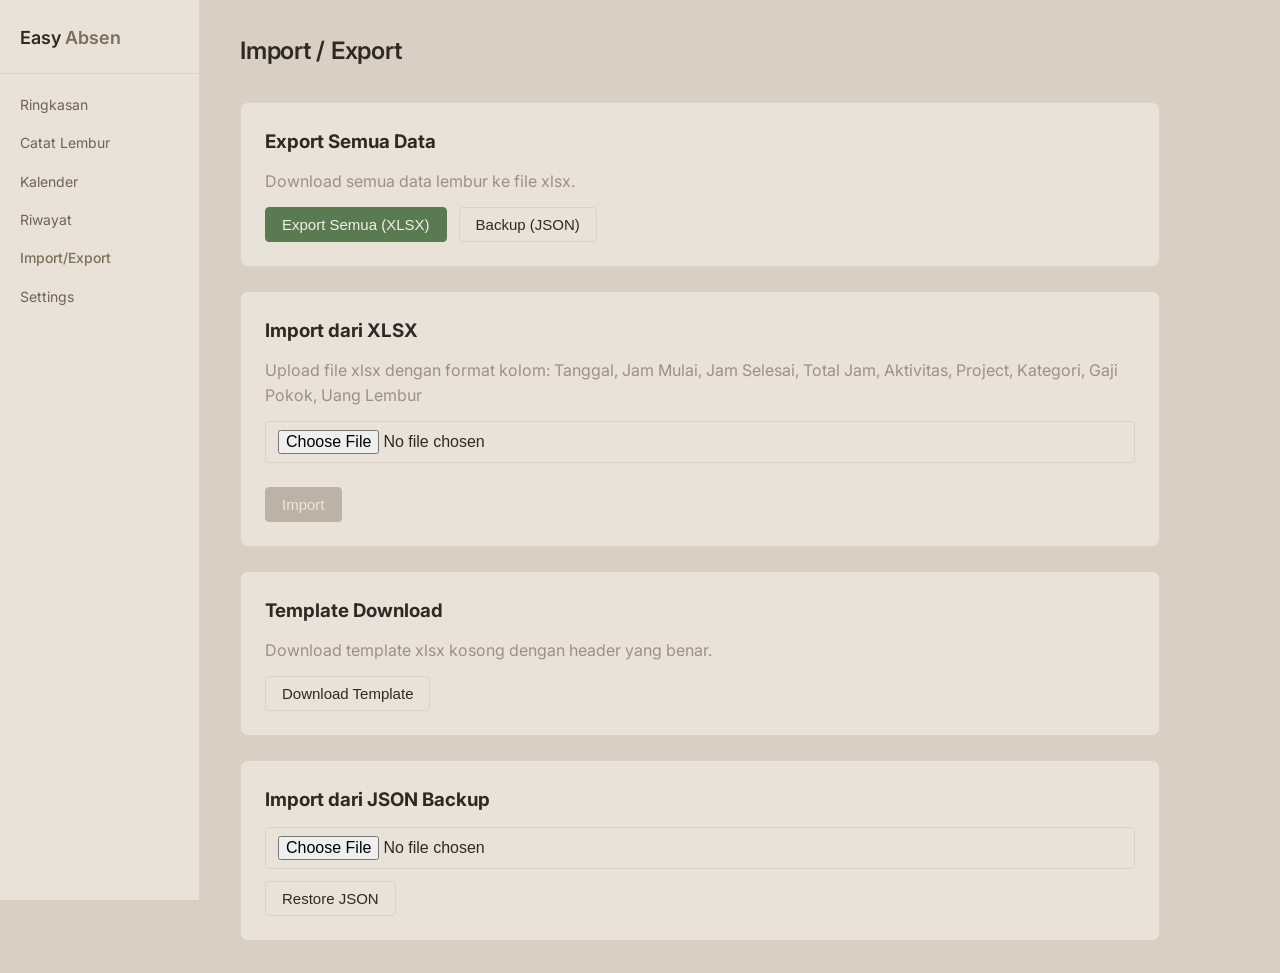
==== commit f524541a: "Fix: unify sidebar brand across all pages, add accent color to span" ====
--- a/import.html
+++ b/import.html
@@ -7,7 +7,7 @@
   <link rel="preconnect" href="https://fonts.googleapis.com">
   <link rel="preconnect" href="https://fonts.gstatic.com" crossorigin>
   <link href="https://fonts.googleapis.com/css2?family=Inter:wght@400;500;600&display=swap" rel="stylesheet">
-  <link rel="stylesheet" href="css/style.css?v=17">
+  <link rel="stylesheet" href="css/style.css?v=18">
   <script src="libs/xlsx.full.min.js"></script>
 </head>
 <body>
--- a/css/style.css
+++ b/css/style.css
@@ -52,6 +52,7 @@
   border-bottom: 1px solid var(--border);
   margin-bottom: 12px;
 }
+.sidebar-brand span { color: var(--accent); }
 
 .sidebar-nav { list-style: none; }
 
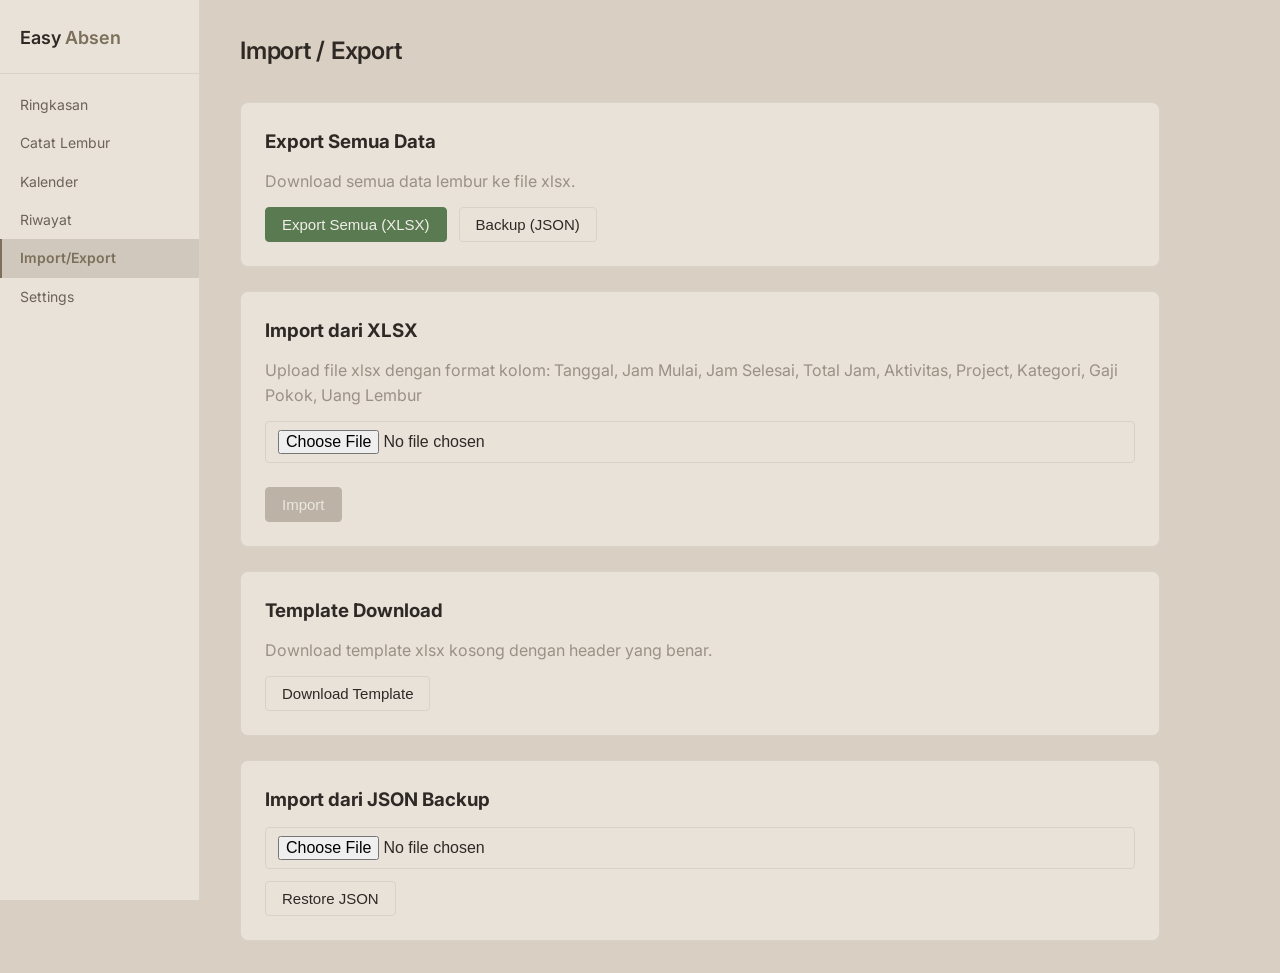
==== commit d3d8bab7: "Fix: make active sidebar state more visible (accent border, bg tint, bold)" ====
--- a/import.html
+++ b/import.html
@@ -7,7 +7,7 @@
   <link rel="preconnect" href="https://fonts.googleapis.com">
   <link rel="preconnect" href="https://fonts.gstatic.com" crossorigin>
   <link href="https://fonts.googleapis.com/css2?family=Inter:wght@400;500;600&display=swap" rel="stylesheet">
-  <link rel="stylesheet" href="css/style.css?v=18">
+  <link rel="stylesheet" href="css/style.css?v=19">
   <script src="libs/xlsx.full.min.js"></script>
 </head>
 <body>
--- a/css/style.css
+++ b/css/style.css
@@ -72,7 +72,10 @@
 
 .sidebar-nav li a.active {
   color: var(--accent);
-  font-weight: 500;
+  font-weight: 600;
+  background: var(--bg-subtle);
+  border-left: 2px solid var(--accent);
+  padding-left: 18px;
 }
 
 /* Main content */
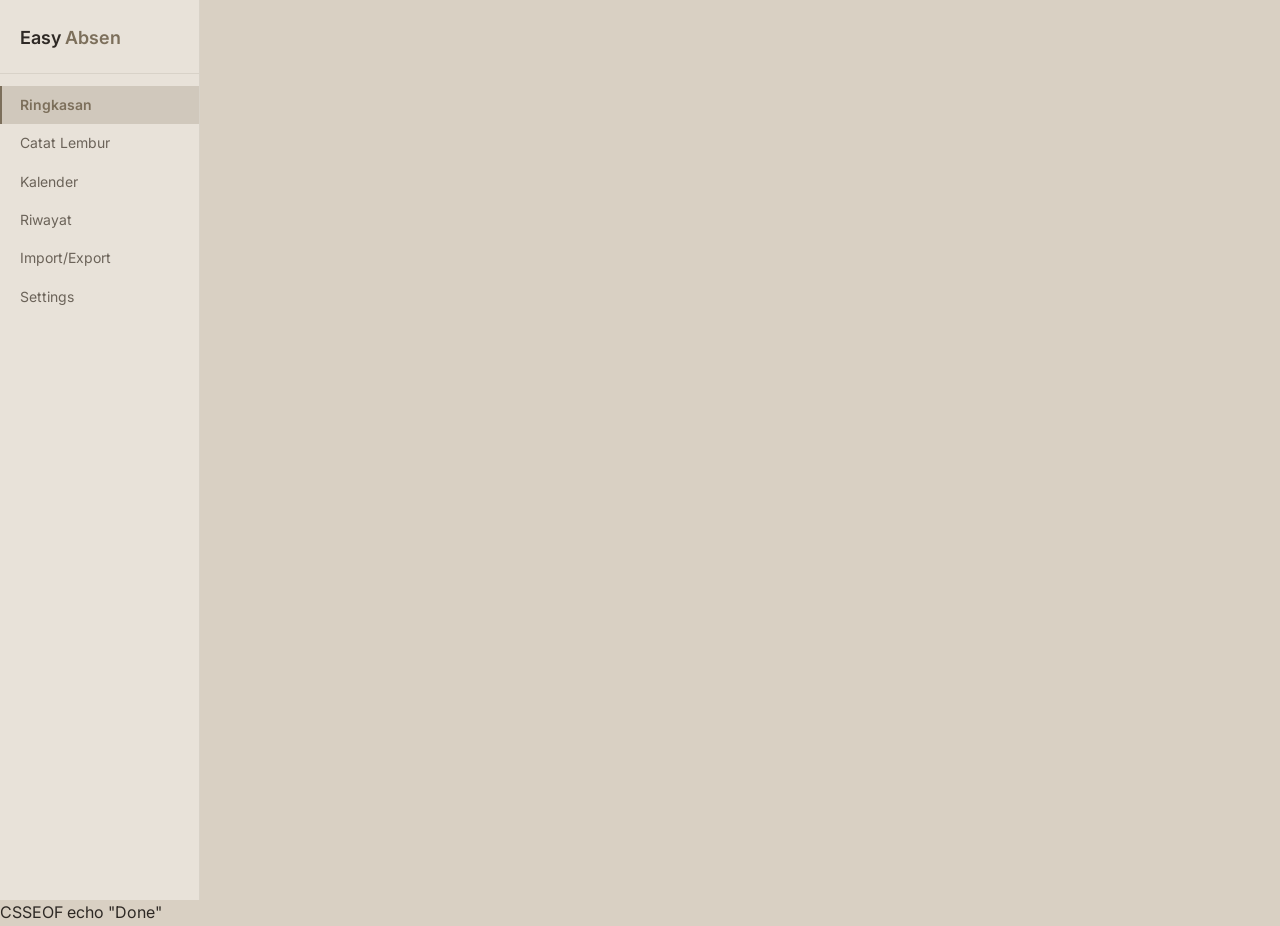
==== commit e34175d7: "Convert to SPA: single page app with hash routing, all views in one page" ====
--- a/import.html
+++ b/import.html
@@ -2,167 +2,10 @@
 <html lang="id">
 <head>
   <meta charset="UTF-8">
-  <meta name="viewport" content="width=device-width, initial-scale=1.0">
-  <title>Easy Absen — Import/Export</title>
-  <link rel="preconnect" href="https://fonts.googleapis.com">
-  <link rel="preconnect" href="https://fonts.gstatic.com" crossorigin>
-  <link href="https://fonts.googleapis.com/css2?family=Inter:wght@400;500;600&display=swap" rel="stylesheet">
-  <link rel="stylesheet" href="css/style.css?v=19">
-  <script src="libs/xlsx.full.min.js"></script>
+  <meta http-equiv="refresh" content="0;url=index.html#import">
+  <title>Redirecting...</title>
 </head>
 <body>
-  <div class="app">
-    <aside class="sidebar">
-      <div class="sidebar-brand">Easy <span>Absen</span></div>
-      <ul class="sidebar-nav">
-        <li><a href="index.html">Ringkasan</a></li>
-        <li><a href="input.html">Catat Lembur</a></li>
-        <li><a href="kalender.html">Kalender</a></li>
-        <li><a href="riwayat.html">Riwayat</a></li>
-        <li><a href="import.html">Import/Export</a></li>
-        <li><a href="settings.html">Settings</a></li>
-      </ul>
-    </aside>
-    <main class="main">
-      <div class="page-header"><h1>Import / Export</h1></div>
-
-      <div class="card" style="margin-bottom:24px;">
-        <h3 style="margin-bottom:12px;">Export Semua Data</h3>
-        <p style="color:var(--text-muted);margin-bottom:12px;">Download semua data lembur ke file xlsx.</p>
-        <button class="btn btn-success" onclick="exportAll()">Export Semua (XLSX)</button>
-        <button class="btn btn-outline" style="margin-left:8px;" onclick="exportBackup()">Backup (JSON)</button>
-      </div>
-
-      <div class="card" style="margin-bottom:24px;">
-        <h3 style="margin-bottom:12px;">Import dari XLSX</h3>
-        <p style="color:var(--text-muted);margin-bottom:12px;">Upload file xlsx dengan format kolom: Tanggal, Jam Mulai, Jam Selesai, Total Jam, Aktivitas, Project, Kategori, Gaji Pokok, Uang Lembur</p>
-        <input type="file" id="fileInput" accept=".xlsx,.xls" class="form-control" style="margin-bottom:12px;">
-        <div id="preview" style="margin-bottom:12px;"></div>
-        <button class="btn btn-primary" onclick="doImport()" id="importBtn" disabled>Import</button>
-      </div>
-
-      <div class="card">
-        <h3 style="margin-bottom:12px;">Template Download</h3>
-        <p style="color:var(--text-muted);margin-bottom:12px;">Download template xlsx kosong dengan header yang benar.</p>
-        <button class="btn btn-outline" onclick="downloadTemplate()">Download Template</button>
-      </div>
-
-      <div class="card" style="margin-top:24px;">
-        <h3 style="margin-bottom:12px;">Import dari JSON Backup</h3>
-        <input type="file" id="jsonInput" accept=".json" class="form-control" style="margin-bottom:12px;">
-        <button class="btn btn-outline" onclick="importJson()">Restore JSON</button>
-      </div>
-    </main>
-  </div>
-
-  <script src="js/app.js"></script>
-  <script>
-    let parsedImport = null;
-
-    document.getElementById('fileInput').addEventListener('change', (e) => {
-      const file = e.target.files[0];
-      if (!file) return;
-      importFromXlsx(file, (err, data) => {
-        if (err) { showToast('Error: ' + err.message, 'error'); return; }
-        parsedImport = data;
-        // Preview
-        const preview = document.getElementById('preview');
-        preview.innerHTML = `<p><strong>${data.length} baris</strong> ditemukan. Preview 5 baris pertama:</p>
-          <div class="table-container"><table><thead><tr><th>Tanggal</th><th>Jam</th><th>Total</th><th>Kategori</th></tr></thead>
-          <tbody>${data.slice(0,5).map(r => `<tr><td>${formatDateDisplay(r.date)}</td><td>${r.startTime}-${r.endTime}</td><td>${r.totalHours}</td><td>${r.category}</td></tr>`).join('')}</tbody></table></div>`;
-        document.getElementById('importBtn').disabled = false;
-      });
-    });
-
-    function doImport() {
-      if (!parsedImport) return;
-      const existing = getOvertime();
-      const existingKeys = new Set(existing.map(o => o.date + '|' + o.startTime));
-      let inserted = 0, skipped = 0;
-
-      parsedImport.forEach(row => {
-        const key = row.date + '|' + row.startTime;
-        if (existingKeys.has(key)) { skipped++; return; }
-
-        const settings = getSettings();
-        const pay = row.pay || calcOvertimePay(row.totalHours, row.category, row.baseSalary || settings.baseSalary);
-
-        existing.push({
-          id: genId(),
-          date: row.date,
-          startTime: row.startTime,
-          endTime: row.endTime,
-          totalHours: row.totalHours,
-          activity: row.activity,
-          project: row.project,
-          category: row.category,
-          baseSalary: row.baseSalary || settings.baseSalary,
-          pay: pay,
-          createdAt: new Date().toISOString()
-        });
-        existingKeys.add(key);
-        inserted++;
-      });
-
-      saveOvertime(existing);
-      showToast(`Import selesai: ${inserted} inserted, ${skipped} skipped`, 'success');
-      parsedImport = null;
-      document.getElementById('preview').innerHTML = '';
-      document.getElementById('importBtn').disabled = true;
-      document.getElementById('fileInput').value = '';
-    }
-
-    function exportAll() {
-      const data = getOvertime();
-      const exportData = prepareExportDataSimple(data);
-      exportToXlsx(exportData, 'lembur-all-' + new Date().toISOString().slice(0,10).replace(/-/g,'') + '.xlsx');
-      showToast('Exported ' + data.length + ' baris', 'success');
-    }
-
-    function exportBackup() {
-      const backup = {
-        overtime: getOvertime(),
-        settings: getSettings(),
-        exportedAt: new Date().toISOString()
-      };
-      const blob = new Blob([JSON.stringify(backup, null, 2)], { type: 'application/json' });
-      const url = URL.createObjectURL(blob);
-      const a = document.createElement('a');
-      a.href = url;
-      a.download = 'easy-absen-backup-' + new Date().toISOString().slice(0,10) + '.json';
-      a.click();
-      URL.revokeObjectURL(url);
-      showToast('Backup downloaded', 'success');
-    }
-
-    function importJson() {
-      const file = document.getElementById('jsonInput').files[0];
-      if (!file) { showToast('Pilih file JSON', 'error'); return; }
-      const reader = new FileReader();
-      reader.onload = (e) => {
-        try {
-          const backup = JSON.parse(e.target.result);
-          if (backup.overtime) saveOvertime(backup.overtime);
-          if (backup.settings) saveSettings(backup.settings);
-          showToast('Restore berhasil', 'success');
-        } catch (err) {
-          showToast('Error: ' + err.message, 'error');
-        }
-      };
-      reader.readAsText(file);
-    }
-
-    function downloadTemplate() {
-      const ws = XLSX.utils.aoa_to_sheet([
-        ['Tanggal', 'Jam Mulai', 'Jam Selesai', 'Total Jam', 'Aktivitas', 'Project', 'Kategori', 'Gaji Pokok', 'Uang Lembur'],
-        ['20261026', '18:00', '21:00', 3, 'Deploy server production', 'Infra', 'weekday', 5000000, 0]
-      ]);
-      ws['!cols'] = [{wch:12},{wch:10},{wch:10},{wch:10},{wch:40},{wch:20},{wch:12},{wch:12},{wch:12}];
-      const wb = XLSX.utils.book_new();
-      XLSX.utils.book_append_sheet(wb, ws, 'Template');
-      XLSX.writeFile(wb, 'template-lembur.xlsx');
-      showToast('Template downloaded', 'success');
-    }
-  </script>
+  <script>window.location.replace('index.html#import');</script>
 </body>
-</html>+</html>
